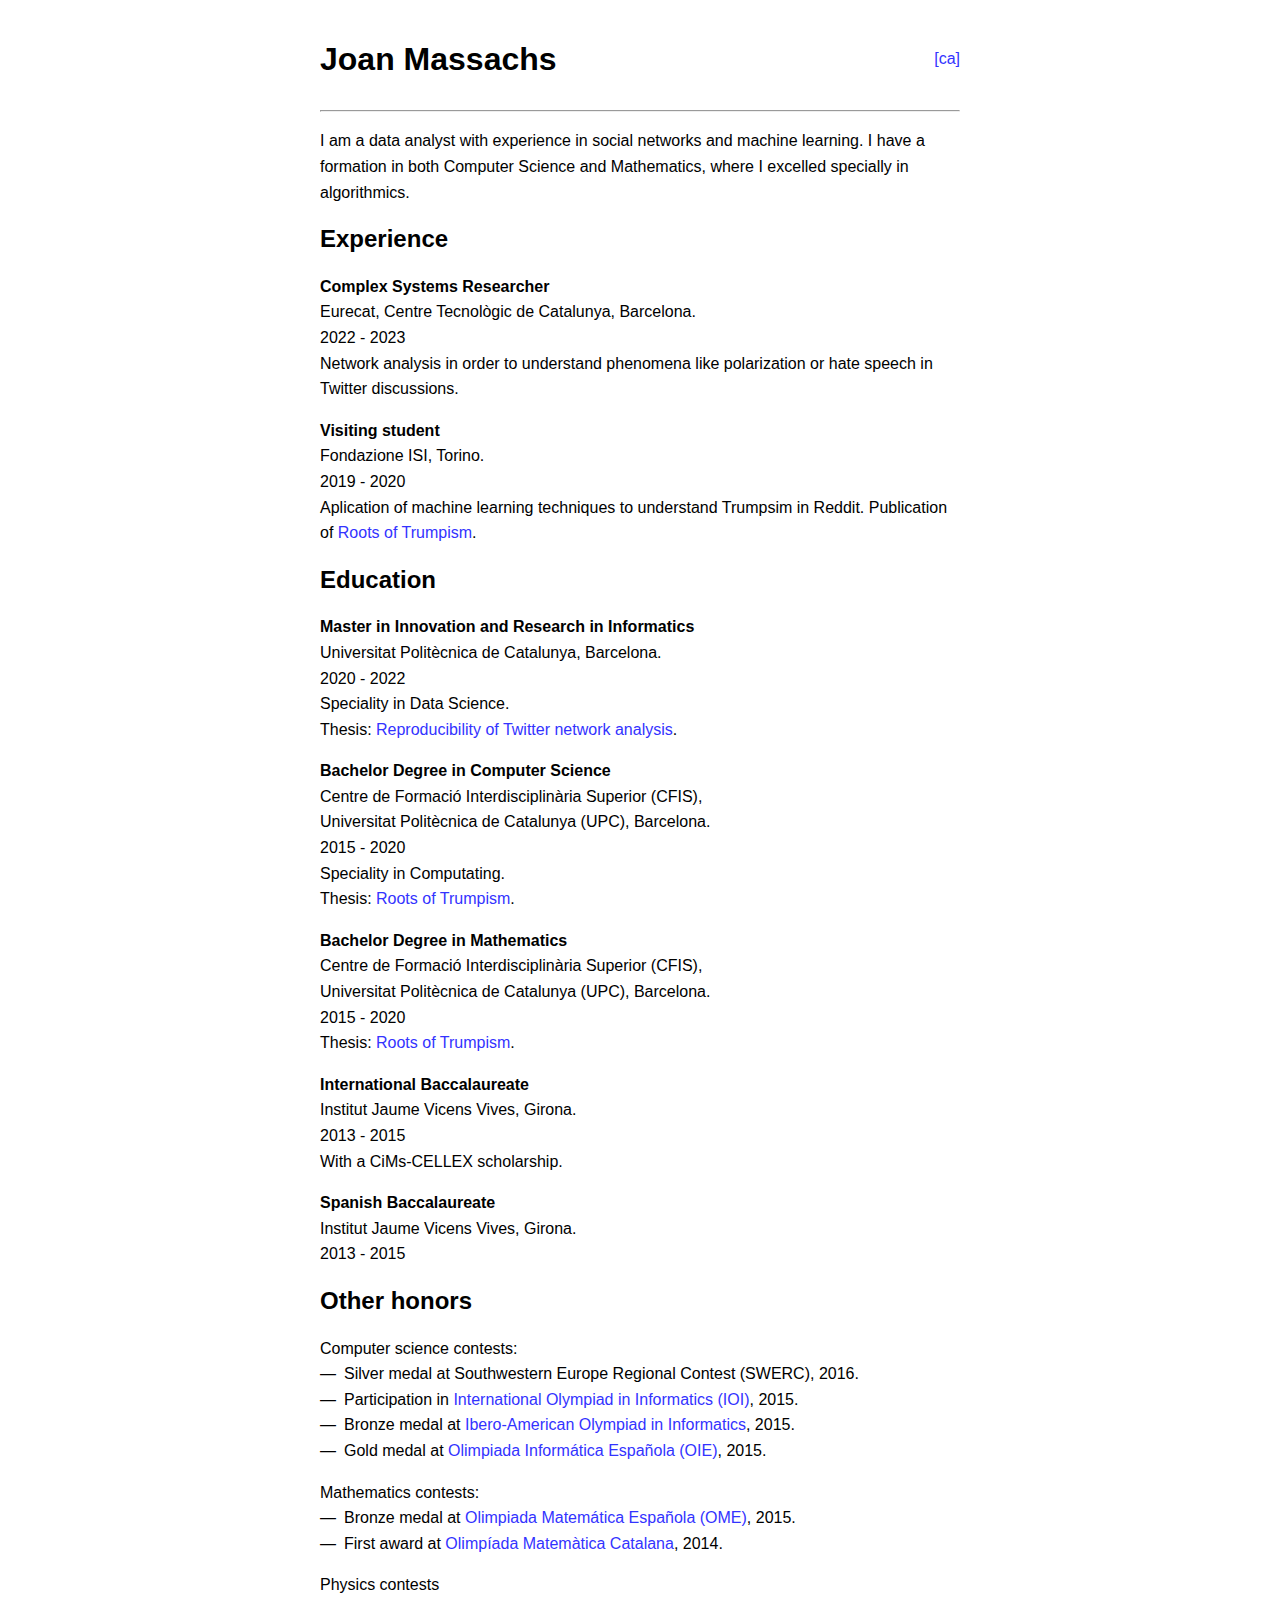
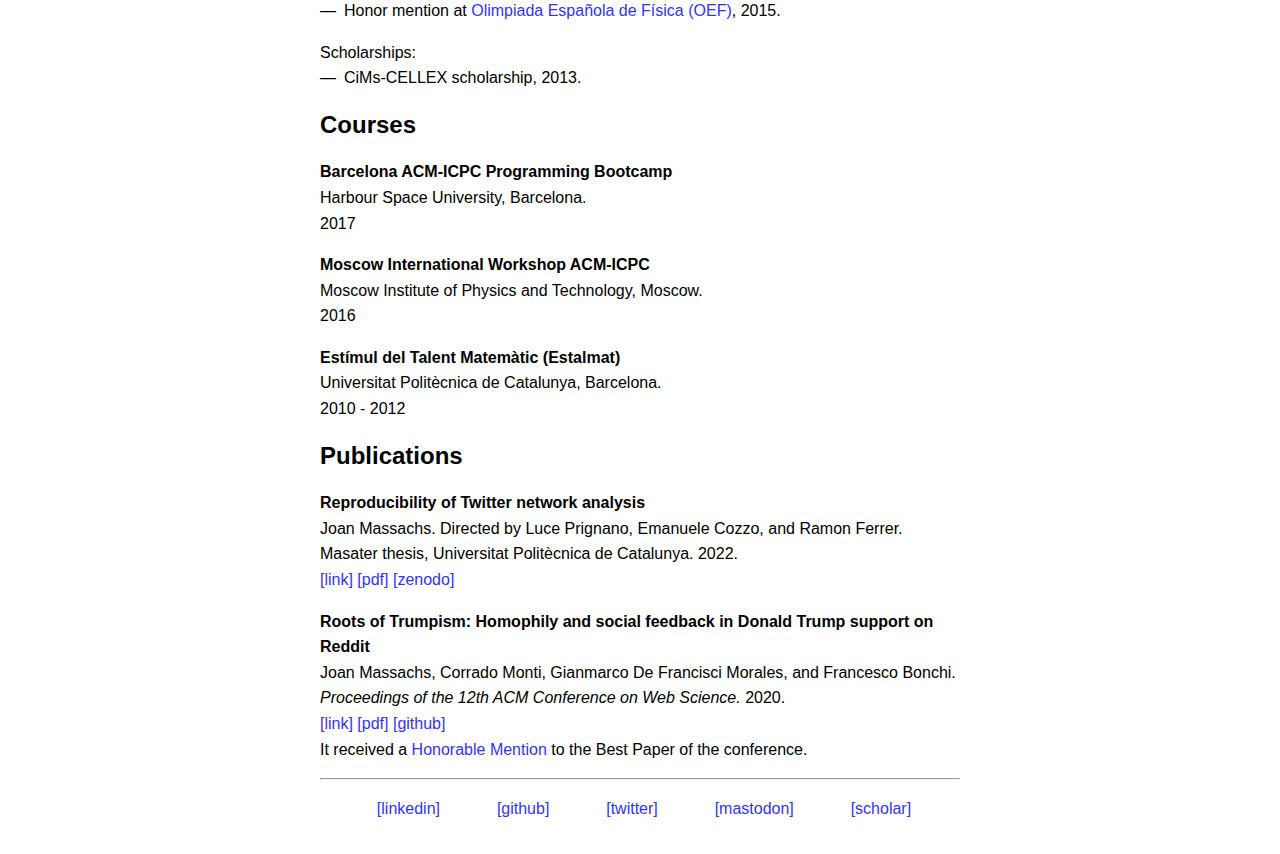
==== en.html @ d1b82f78 "comissió inicial" ====
<!DOCTYPE html>
<html lang="en">
<meta charset="utf-8">
<meta name="viewport" content="width=device-width, initial-scale=1">
<meta
  name="description"
  content="I am a data analyst with experience in social networks and machine learning. I have a formation in both Computer Science and Mathematics, where I excelled specially in algorithmics."
>
<title>Joan Massachs</title>
<link rel="license" href="http://creativecommons.org/licenses/by-nd/4.0/">
<link rel="stylesheet" href="style.css">

<h1>Joan Massachs</h1>

<a class="lang" href='index.html'>[ca]</a>

<hr>

<p>
  I am a data analyst with experience in social networks and machine learning.
  I have a formation in both Computer Science and Mathematics,
  where I excelled specially in algorithmics.
</p>

<h2>Experience</h2>

<p>
  <b>Complex Systems Researcher</b>
  <br>
  Eurecat, Centre Tecnològic de Catalunya,
  Barcelona.
  <br>
  2022 - 2023
  <br>
  Network analysis in order to understand phenomena like
  polarization or hate speech in Twitter discussions.
</p>

<p>
  <b>Visiting student</b>
  <br>
  Fondazione ISI,
  Torino.
  <br>
  2019 - 2020
  <br>
  Aplication of machine learning techniques to understand Trumpsim in Reddit.
  Publication of <a 
    href="#2020roots"
  >Roots of Trumpism</a>.
</p>

<h2>Education</h2>

<p>
  <b>Master in Innovation and Research in Informatics</b>
  <br>
  Universitat Politècnica de Catalunya,
  Barcelona.
  <br>
  2020 - 2022
  <br>
  Speciality in Data Science.
  <br>
  Thesis: <a
    href="#2022reproductibility"
  >Reproducibility of Twitter network analysis</a>.
</p>

<p>
  <b>Bachelor Degree in Computer Science</b>
  <br>
  Centre de Formació Interdisciplinària Superior (CFIS),
  <br>
  Universitat Politècnica de Catalunya (UPC),
  Barcelona.
  <br>
  2015 - 2020
  <br>
  Speciality in Computating.
  <br>
  Thesis: <a
    href="#2020roots"
  >Roots of Trumpism</a>.
</p>

<p>
  <b>Bachelor Degree in Mathematics</b>
  <br>
  Centre de Formació Interdisciplinària Superior (CFIS),
  <br>
  Universitat Politècnica de Catalunya (UPC),
  Barcelona.
  <br>
  2015 - 2020
  <br>
  Thesis: <a 
    href="#2020roots"
  >Roots of Trumpism</a>.
</p>

<p>
  <b>International Baccalaureate</b>
  <br>
  Institut Jaume Vicens Vives,
  Girona.
  <br>
  2013 - 2015
  <br>
  With a CiMs-CELLEX scholarship.
</p>

<p>
  <b>Spanish Baccalaureate</b>
  <br>
  Institut Jaume Vicens Vives,
  Girona.
  <br>
  2013 - 2015
</p>

<h2>Other honors</h2>

Computer science contests:
<ul>
  <li>
    Silver medal at
    Southwestern Europe Regional Contest (SWERC), 2016.
  </li>
  <li>
    Participation in <a
      href="https://stats.ioinformatics.org/results/ESP/2015"
    >International Olympiad in Informatics (IOI)</a>, 2015.
  </li>
  <li>
    Bronze medal at <a
      href="https://www.iberoinformatica.org/contestant_details/7823"
    >Ibero-American Olympiad in Informatics</a>, 2015.
  </li>
  <li>
    Gold medal at <a
      href="https://olimpiada-informatica.org/oie/2015"
    >Olimpiada Informática Española (OIE)</a>, 2015.
  </li>
</ul>

Mathematics contests:
<ul>
  <li>
    Bronze medal at <a
      href="http://www.olimpiadamatematica.es/platea.pntic.mec.es/_csanchez/olimp2015.htm"
    >Olimpiada Matemática Española (OME)</a>, 2015.
  </li>
  <li>
    First award at <a
      href="https://www.olimpiadamatematica.cat/edicions-anteriors/premis#bloc51"
    >Olimpíada Matemàtica Catalana</a>, 2014.
  </li>
</ul>

Physics contests
<ul>
  <li>
    Honor mention at <a
      href="https://rsef.es/images/Medallero/Medallero2015.pdf"
    >Olimpiada Española de Física (OEF)</a>, 2015.
  </li>
</ul>

Scholarships:
<ul>
  <li>
    CiMs-CELLEX scholarship,
    2013.
  </li>
</ul>

<h2>Courses</h2>

<p>
  <b>Barcelona ACM-ICPC Programming Bootcamp</b>
  <br>
  Harbour Space University,
  Barcelona.
  <br>
  2017
</p>

<p>
  <b>Moscow International Workshop ACM-ICPC</b>
  <br>
  Moscow Institute of Physics and Technology,
  Moscow.
  <br>
  2016
</p>

<p>
  <b>Estímul del Talent Matemàtic (Estalmat)</b>
  <br>
  Universitat Politècnica de Catalunya,
  Barcelona.
  <br>
  2010 - 2012
</p>

<h2>Publications</h2>

<p id="2022reproductibility">
  <b>Reproducibility of Twitter network analysis</b>
  <br>
  Joan Massachs.
  Directed by
  Luce Prignano,
  Emanuele Cozzo, and
  Ramon Ferrer.
  Masater thesis,
  Universitat Politècnica de Catalunya.
  2022.
  <br>
  <a href="https://upcommons.upc.edu/handle/2117/372825">[link]</a>
  <a
    href="https://upcommons.upc.edu/bitstream/handle/2117/372825/170502-Annex1%20-%20english.pdf"
  >[pdf]</a>
  <a href="https://zenodo.org/record/6678265">[zenodo]</a>
</p>

<p id="2020roots">
  <b>
    Roots of Trumpism:
    Homophily and social feedback in Donald Trump support on Reddit
  </b>
  <br>
  Joan Massachs,
  Corrado Monti,
  Gianmarco De Francisci Morales, and
  Francesco Bonchi.
  <i>Proceedings of the 12th ACM Conference on Web Science.</i>
  2020.
  <br>
  <a href="https://dl.acm.org/doi/pdf/10.1145/3394231.3397894">[link]</a>
  <a
    href="https://arxiv.org/pdf/2005.01790.pdf"
  >[pdf]</a>
  <a href="https://github.com/JoanMassachs/reddit-data">[github]</a>
  <br>
  It received a <a
    href="https://websci20.webscience.org/paper-sessions/#Politics"
  >Honorable Mention</a>
  to the Best Paper of the conference.
</p>

<hr>

<ul class="links">
  <li><a href="https://linkedin.com/in/joan-massachs-898763139/">[linkedin]</a></li>
  <li><a href="https://github.com/joanmassachs">[github]</a></li>
  <li><a href="https://twitter.com/JoanMassachs">[twitter]</a></li>
  <li><a href="https://fediscience.org/@JoanMassachs" rel="me">[mastodon]</a></li>
  <li><a href="https://scholar.google.com/citations?user=GwKFUkEAAAAJ">[scholar]</a></li>
</ul>

<script src="lang.js"></script>
---- style.css ----
/* Copyright 2023 Joan Massachs
 * SPDX-License-Identifier: Apache-2.0
 */

body {
  font: 1em/1.6 sans-serif;
  margin: auto;
  max-width: 40em;
  padding: 1em;
}

h1 {
  display: inline;
  line-height: 2.7;
}

h2 {
  line-height: 1.2;
}

a {
  text-decoration: none;
}

a:link {
  color: #33f;
}

a:link:hover {
  color: #39f;
}

a:visited {
  color: #93f;
}

a:visited:hover {
  color: #f3f;
}

a.lang {
  float: right;
  line-height: 5.4
}

:target {
  animation: highlight 1s forwards;
}

@keyframes highlight {
  from {
    background-color: #ffc;
    color: #000;
  }
}

ul {
  list-style-type: '—';
  margin-top: 0;
  padding-left: 1em;
}

li {
  padding-left: 0.5em;
}

ul.links {
  display: flex;
  justify-content: space-evenly;
  list-style-type: none;
  padding-left: 0;
  padding-top: 0.5em;
}
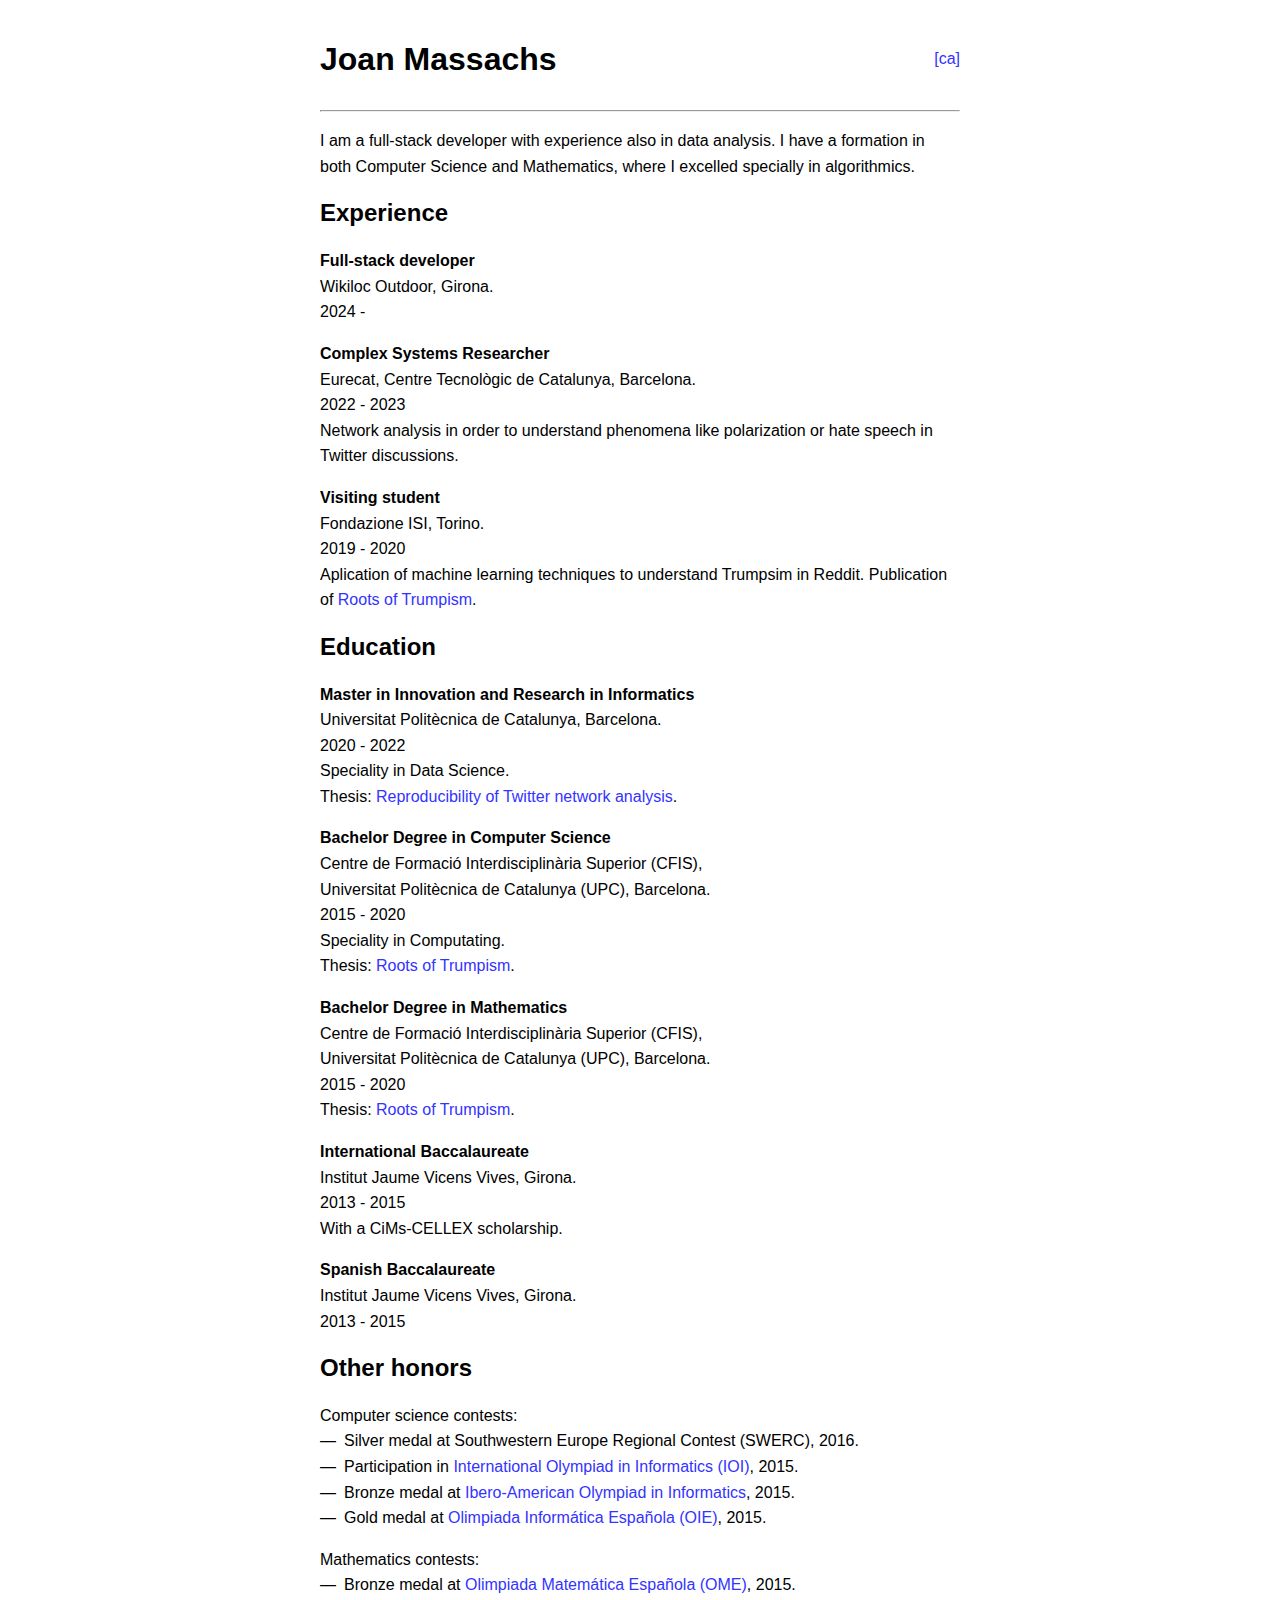
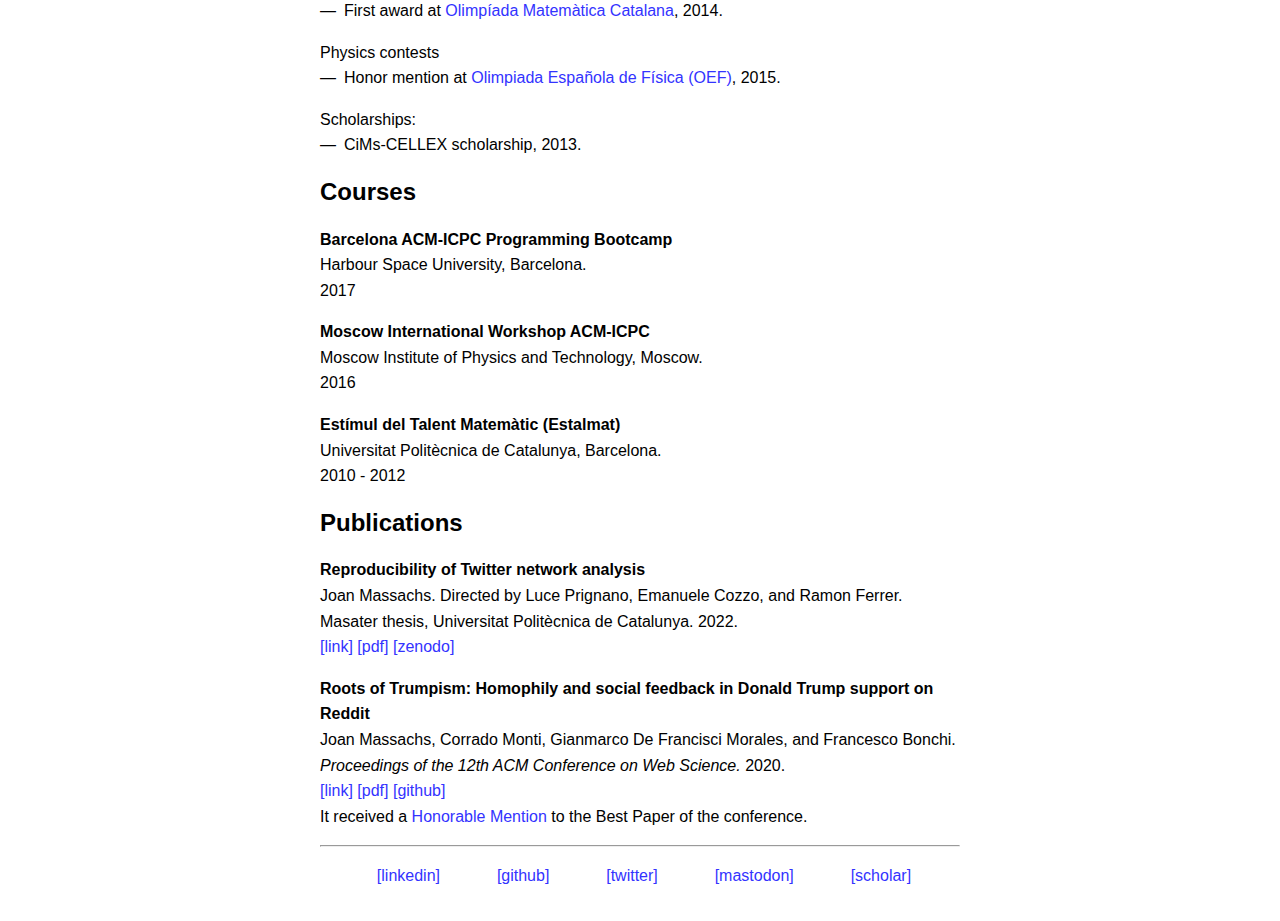
==== commit 205b8169: "wikiloc" ====
--- a/en.html
+++ b/en.html
@@ -7,6 +7,8 @@
   content="I am a data analyst with experience in social networks and machine learning. I have a formation in both Computer Science and Mathematics, where I excelled specially in algorithmics."
 >
 <title>Joan Massachs</title>
+<link rel="alternate" hreflang="ca" href="https://joan.massachs.cat/index.html">
+<link rel="alternate" hreflang="en" href="https://joan.massachs.cat/en.html">
 <link rel="license" href="http://creativecommons.org/licenses/by-nd/4.0/">
 <link rel="stylesheet" href="style.css">
 
@@ -17,12 +19,22 @@
 <hr>
 
 <p>
-  I am a data analyst with experience in social networks and machine learning.
+  I am a full-stack developer
+  with experience also in data analysis.
   I have a formation in both Computer Science and Mathematics,
   where I excelled specially in algorithmics.
 </p>
 
 <h2>Experience</h2>
+
+<p>
+  <b>Full-stack developer</b>
+  <br>
+  Wikiloc Outdoor,
+  Girona.
+  <br>
+  2024 -
+</p>
 
 <p>
   <b>Complex Systems Researcher</b>
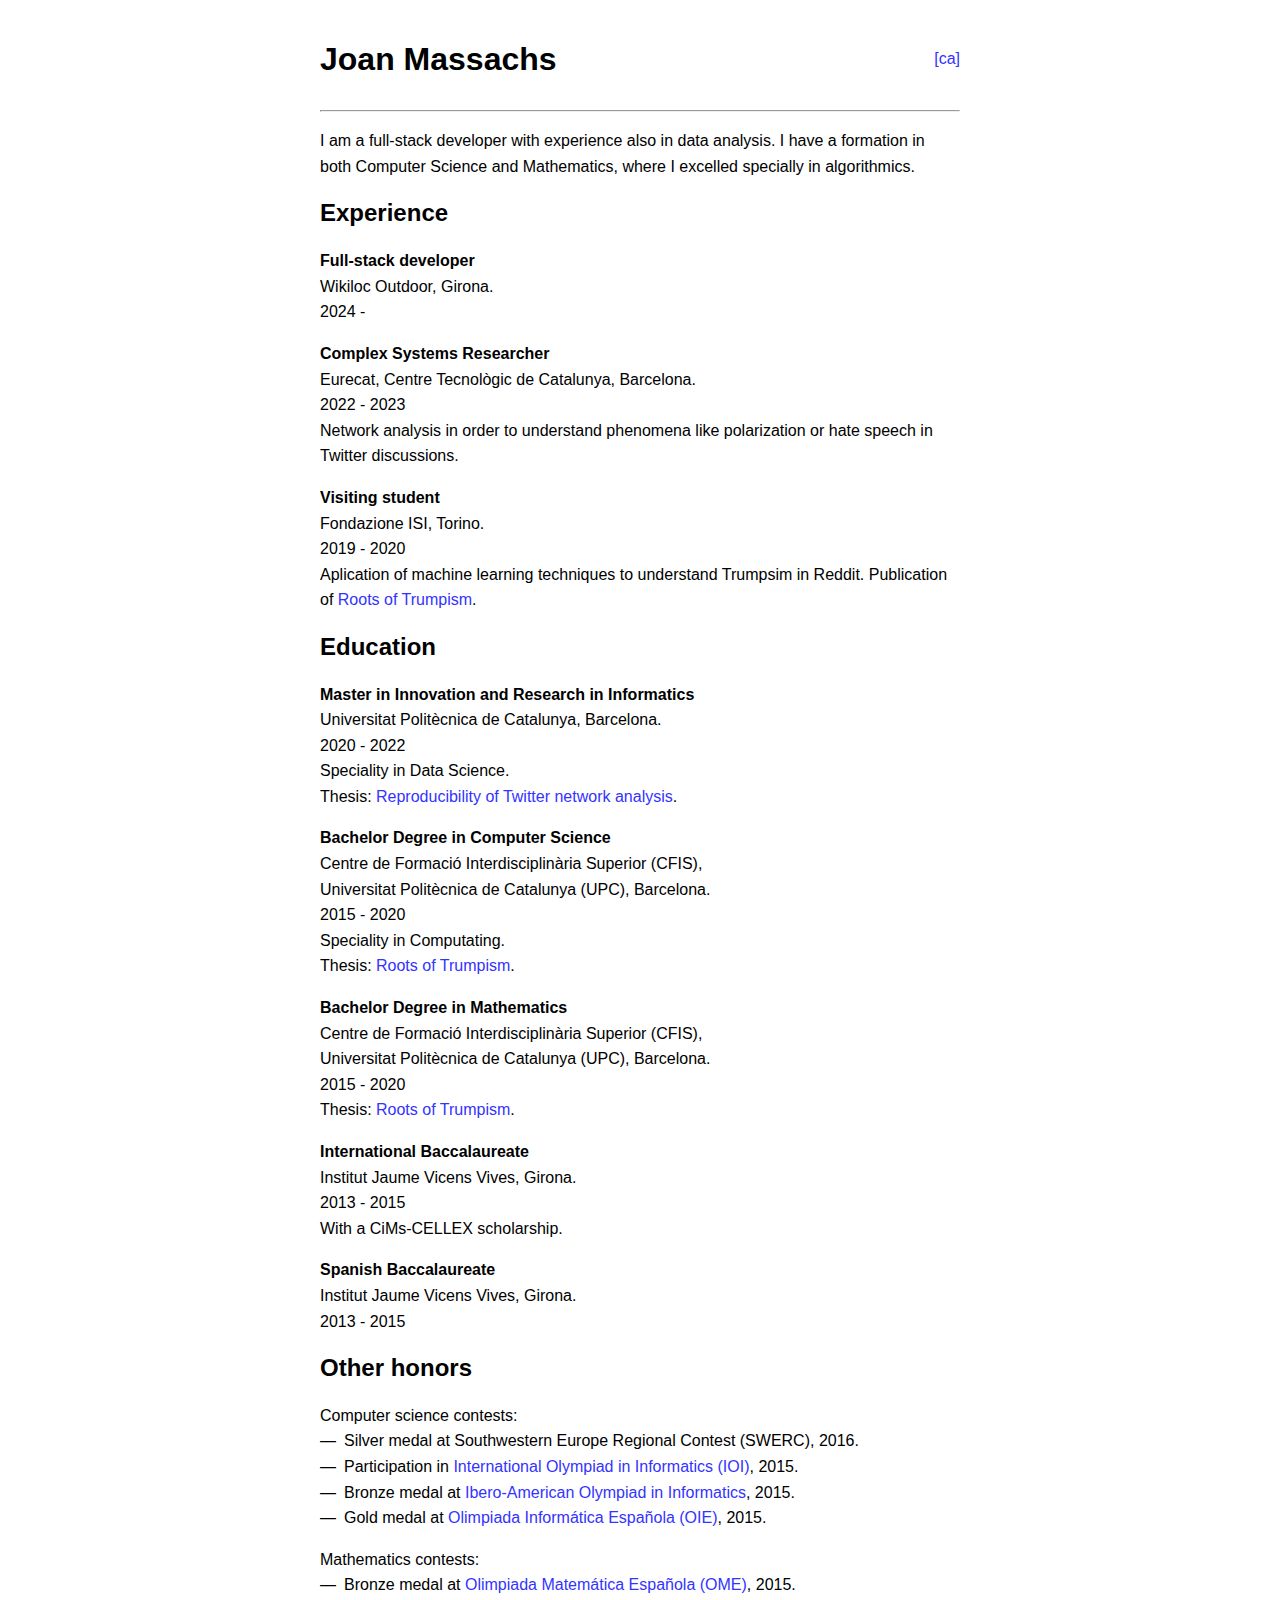
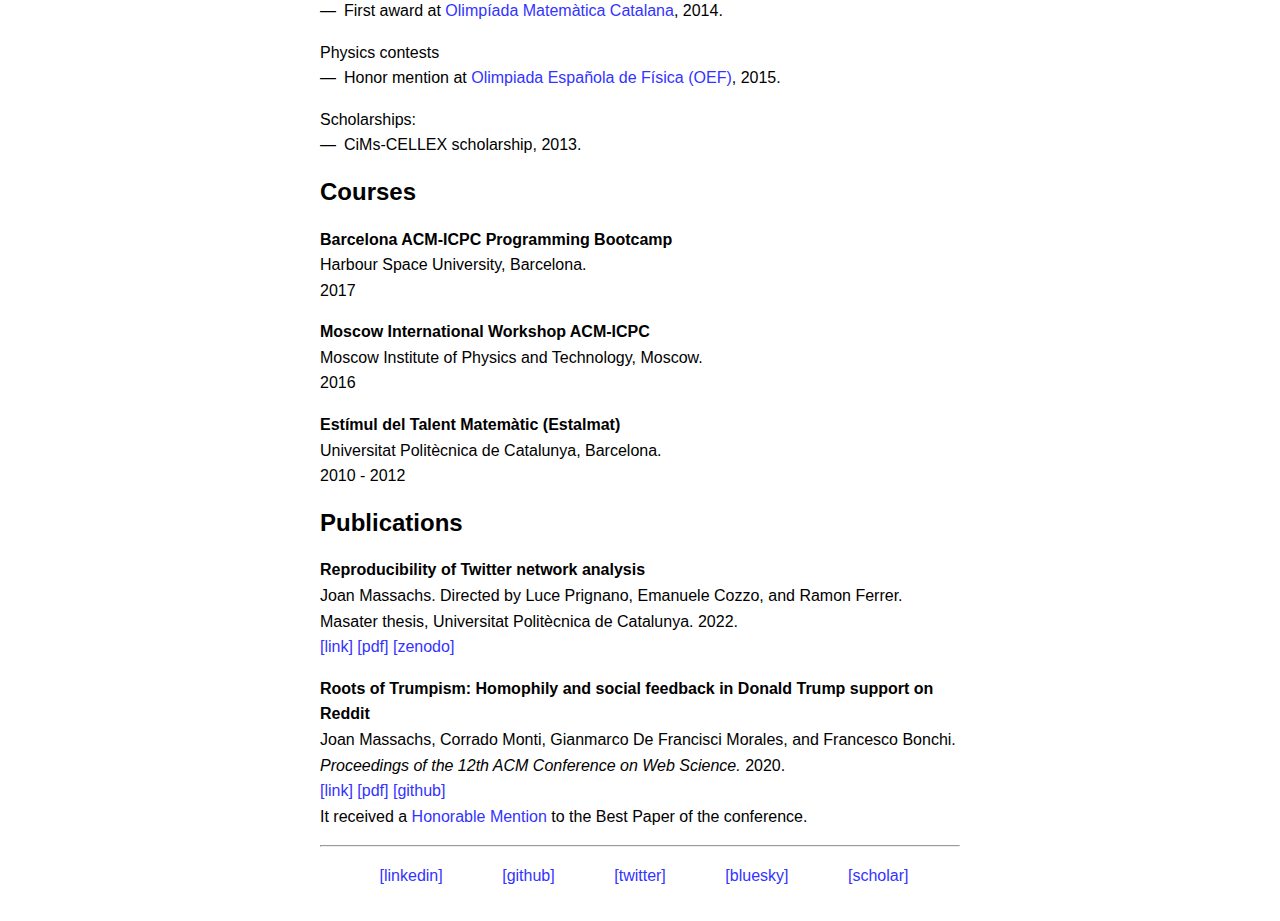
==== commit e0f9864d: "bluesky" ====
--- a/en.html
+++ b/en.html
@@ -268,7 +268,7 @@
   <li><a href="https://linkedin.com/in/joan-massachs-898763139/">[linkedin]</a></li>
   <li><a href="https://github.com/joanmassachs">[github]</a></li>
   <li><a href="https://twitter.com/JoanMassachs">[twitter]</a></li>
-  <li><a href="https://fediscience.org/@JoanMassachs" rel="me">[mastodon]</a></li>
+  <li><a href="https://bsky.app/profile/joan.massachs.cat">[bluesky]</a></li>
   <li><a href="https://scholar.google.com/citations?user=GwKFUkEAAAAJ">[scholar]</a></li>
 </ul>
 
